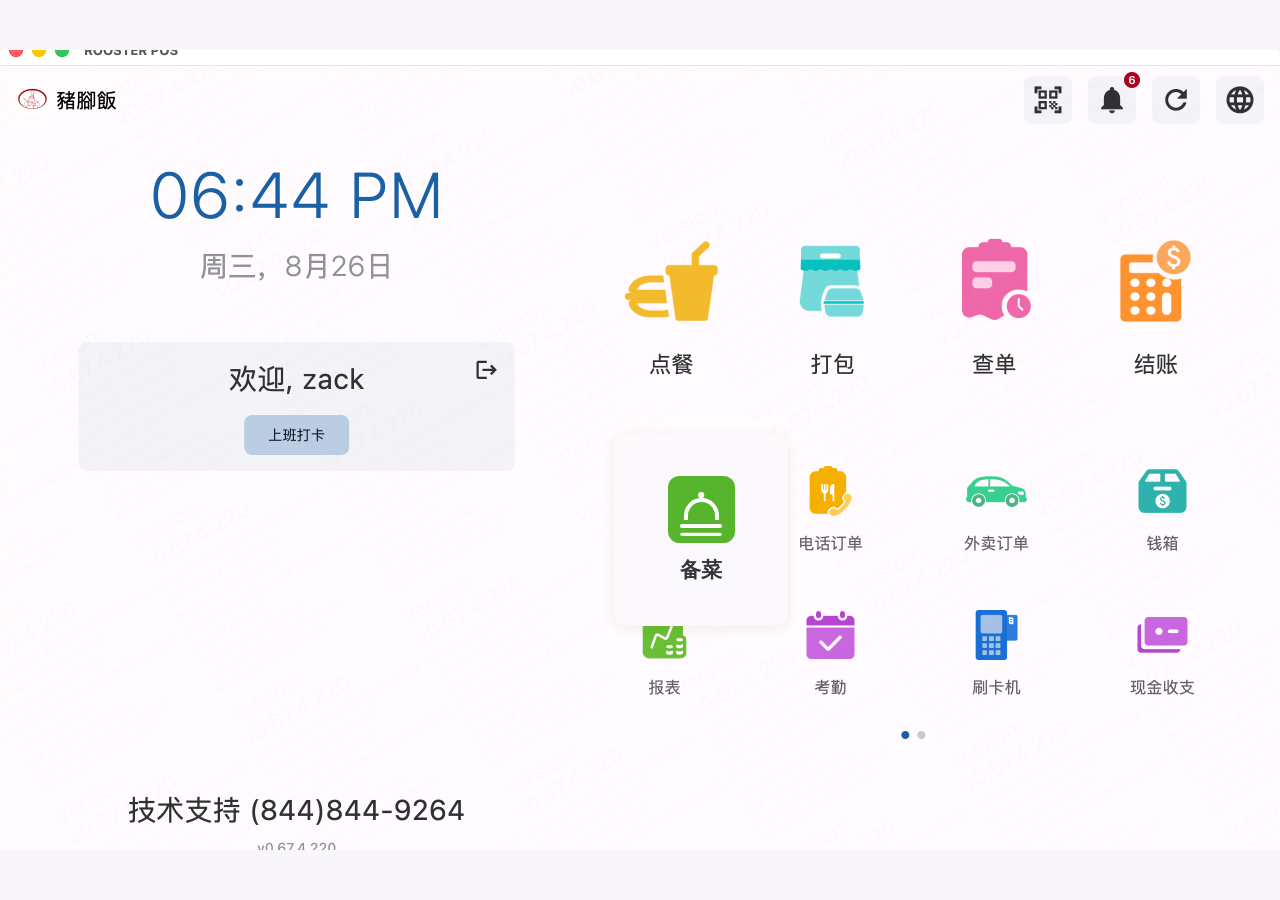
==== demo/index.html @ 683ccb31 "发布 Next Robot 备菜流程 Demo" ====
<!doctype html>
<html lang="zh-CN">
<head>
  <meta charset="UTF-8" />
  <meta name="viewport" content="width=device-width, initial-scale=1.0" />
  <title>Rooster POS · 备菜流程</title>
  <link rel="stylesheet" href="./styles.css?v=instant-stock-2" />
</head>
<body>
  <main class="demo-stage">
    <section id="home" class="screen active" aria-label="Rooster POS 首页">
      <div class="reference-canvas"><img src="./assets/rooster-home-reference.png" alt="Rooster POS 首页原始截图" /><button id="open-order" class="hotspot order-hotspot" aria-label="打开点餐页"></button><button id="open-prep" class="prep-launch" aria-label="打开备菜管理"><span class="prep-mark" aria-hidden="true"><i></i></span><b>备菜</b></button></div>
    </section>

    <section id="order" class="screen" aria-label="Rooster POS 点餐页"><div class="reference-canvas order-canvas"><img src="./assets/pos-order-reference.png" alt="Rooster POS 点餐页原始截图" /><button id="close-order" class="hotspot exit-hotspot" aria-label="退出点餐页"></button></div></section>

    <section id="prep" class="screen" aria-label="备菜管理">
      <div class="toast-canvas">
        <header class="toolbar prep-toolbar"><button id="back-home" class="back" aria-label="返回首页">←</button><div class="toolbar-title"><h1>备菜管理</h1></div><div class="toolbar-actions"><button id="refresh-consumption" class="refresh">刷新</button><button id="open-add-prep" class="save">添加备菜</button></div></header>
        <div class="prep-layout"><section class="prep-content"><div id="consumption-list" class="consumption-list"></div></section></div>
        <div id="add-prep-modal" class="modal" hidden><section class="modal-card" role="dialog" aria-modal="true" aria-label="添加备菜"><header><div><h2>添加备菜</h2></div><button id="close-add-prep" class="modal-close" aria-label="关闭添加备菜">×</button></header><div id="recipe-picker" class="recipe-picker"></div><footer id="picker-summary" class="picker-summary"></footer></section></div>
      </div>
    </section>

  </main>
  <script src="./app.js"></script>
</body>
</html>
---- demo/styles.css ----
:root{--ink:#303238;--muted:#8d949d;--line:#e4e3e7;--blue:#2369b3;--pale:#d8e5f3;--green:#56b52c;--bg:#f7f6f8}
*{box-sizing:border-box}
html,body{width:100%;height:100%;margin:0;overflow:hidden;background:#f8f6f8;color:var(--ink);font-family:-apple-system,BlinkMacSystemFont,"PingFang SC","Microsoft YaHei",sans-serif}
button{font:inherit;cursor:pointer}
.demo-stage,.screen{width:100%;height:100%}
.demo-stage{display:grid;place-items:center}
.screen{display:none;place-items:center}
.screen.active{display:grid}
.reference-canvas,.toast-canvas{position:relative;width:min(1280px,100vw,calc(100vh * 1.6));aspect-ratio:1280/800;overflow:hidden;background:#fbf9fb;container-type:inline-size}
.reference-canvas>img{display:block;width:100%;height:100%;object-fit:cover}
.hotspot{position:absolute;border:0;background:transparent}
.order-hotspot{left:47.5%;top:28%;width:13%;height:24%}
.exit-hotspot{left:0;top:3.8%;width:20%;height:8.5%}
.prep-launch{position:absolute;left:48%;top:48%;width:13.6%;height:24%;border:0;border-radius:1cqw;background:#fbf9fb;color:#35363a;display:flex;flex-direction:column;align-items:center;justify-content:center;gap:1.05cqw;box-shadow:0 .2cqw 1cqw #4a523014}
.prep-launch b{font-size:1.65cqw}
.prep-mark{display:grid;place-items:center;width:5.2cqw;aspect-ratio:1;border-radius:.9cqw;background:var(--green);position:relative}
.prep-mark i{display:block;position:relative;width:2.7cqw;height:1.7cqw;border:.36cqw solid #fff;border-bottom:0;border-radius:2cqw 2cqw 0 0}
.prep-mark i:before{content:"";position:absolute;left:50%;top:-.8cqw;width:.44cqw;height:.44cqw;border-radius:50%;background:#fff;transform:translateX(-50%)}
.prep-mark i:after{content:"";position:absolute;left:-.65cqw;top:1.65cqw;width:3.3cqw;height:.35cqw;border-radius:2cqw;background:#fff;box-shadow:0 .65cqw 0 -.03cqw #fff}
.window-bar{height:3.85cqw;display:flex;align-items:center;gap:.9cqw;padding:0 1.2cqw;border-bottom:1px solid #e7e4e6;background:#fff}
.window-bar strong{margin-left:.8cqw;color:#57575a;font-size:1.35cqw}
.mac{width:1.52cqw;aspect-ratio:1;border-radius:50%}
.red{background:#ff5f57}
.yellow{background:#febc2e}
.green{background:#28c840}
.toolbar{height:8.5cqw;display:flex;align-items:center;padding:0 1.55cqw;border-bottom:1px solid #e7e4e6;background:#fcfafc}
.back{border:0;background:transparent;color:#343437;font-size:1.58cqw;font-weight:600}
.toolbar>div{margin-left:4cqw}
.toolbar h1{margin:0;font-size:2.25cqw}
.toolbar p{margin:.3cqw 0 0;color:#96969c;font-size:1.1cqw}
.save{margin-left:auto;border:0;border-radius:.65cqw;padding:1cqw 2.1cqw;background:var(--blue);color:#fff;font-size:1.35cqw;font-weight:700}
.save:disabled{background:#aeb8c5;cursor:not-allowed}
.prep-layout{height:calc(100% - 6.4cqw);background:#f5f4f6}
.prep-content{display:flex;min-width:0;flex-direction:column;padding:2.1cqw 3cqw 2.3cqw;background:#fbfafc}
.prep-heading,.stock-heading{display:flex;align-items:center;justify-content:space-between;padding-bottom:1.4cqw;border-bottom:1px solid #e7e5e8}
.prep-heading h2,.stock-heading h2{margin:0;font-size:2cqw}
.prep-heading p,.stock-heading p{margin:.3cqw 0 0;color:#9097a0;font-size:1.1cqw}
.date-pill{padding:.6cqw 1cqw;border-radius:2cqw;background:#e9f0f8;color:#4d7094;font-size:1.05cqw;font-weight:700}
.prep-list{display:grid;gap:1cqw;padding:1.3cqw 0;flex:1}
.prep-card{position:relative;display:grid;grid-template-columns:auto auto 1fr auto;align-items:center;gap:1.25cqw;min-height:10cqw;padding:1.1cqw 1.5cqw;border:1px solid #e6e4e8;border-radius:.9cqw;background:#fff}
.prep-card.selected{border-color:#9cbddd;background:#fbfdff;box-shadow:0 .25cqw .8cqw #2867a612}
.recipe-check{display:grid;place-items:center;width:2cqw;aspect-ratio:1;border:1px solid #bfcbd7;border-radius:.45cqw;background:#fff;color:#fff;font-size:1.3cqw}
.selected .recipe-check{border-color:#2870b8;background:#2870b8}
.recipe-icon{display:grid;place-items:center;width:4.2cqw;aspect-ratio:1;border-radius:.75cqw;background:#e9f1fa;color:#4a78a6;font-size:2.15cqw}
.recipe-main{min-width:0}
.recipe-title{display:flex;align-items:center;gap:.9cqw}
.recipe-title h3{margin:0;font-size:1.5cqw}
.recipe-title span{padding:.3cqw .65cqw;border-radius:2cqw;background:#eef1f5;color:#6f7d8b;font-size:.95cqw}
.recipe-main p{margin:.4cqw 0;color:#7c8995;font-size:1.06cqw}
.recipe-main p b{color:#2765a4}
.recipe-meta{display:flex;gap:1.2cqw;color:#8995a0;font-size:1.01cqw}
.recipe-meta b{color:#416e9e}
.batch-control{padding-left:1.6cqw;border-left:1px solid #ecebef;text-align:right}
.batch-control>span{display:block;margin-bottom:.5cqw;color:#8b969f;font-size:.95cqw}
.batch-control div{display:flex;align-items:center;gap:.55cqw}
.batch-control button{display:grid;place-items:center;width:2cqw;aspect-ratio:1;border:1px solid #b7c9dd;border-radius:.4cqw;background:#fff;color:#2867a6;font-size:1.35cqw;font-weight:700}
.batch-control b{min-width:1.4cqw;color:#265f9d;font-size:1.4cqw;text-align:center}
.batch-control em{font-style:normal;color:#84909a;font-size:1cqw}
.prep-summary{display:flex;align-items:center;justify-content:space-between;padding:1.2cqw 1.4cqw;border-radius:.75cqw;background:#eaf3ff}
.prep-summary b{display:block;color:#285f9a;font-size:1.2cqw}
.prep-summary span{display:block;margin-top:.3cqw;color:#73879a;font-size:1.02cqw}
.prep-summary p{margin:0;color:#60778e;font-size:1.04cqw}
.consumption-list{display:grid;gap:1cqw;flex:1;padding:1.35cqw 0}
.consumption-card{min-height:10.3cqw;padding:1.25cqw 1.6cqw;border:1px solid #e7e5e8;border-radius:.85cqw;background:#fff}
.dish-title{display:flex;align-items:center;justify-content:space-between}
.dish-title h3{margin:0;font-size:1.52cqw}
.dish-title p{margin:.4cqw 0 0;color:#8b97a2;font-size:1.02cqw}
.consumption-metrics{display:grid;grid-template-columns:repeat(2,1fr);gap:1cqw;margin-top:1.15cqw}
.consumption-metrics div{padding-left:1cqw;border-left:2px solid #e8edf3}
.consumption-metrics span{display:block;color:#909aa4;font-size:1cqw}
.consumption-metrics b{display:block;margin-top:.35cqw;color:#3e5f81;font-size:1.4cqw}
.modal{position:absolute;inset:0;z-index:4;display:grid;place-items:center;background:#1d273333}
.modal[hidden]{display:none}
.modal-card{width:82%;padding:1.8cqw 2.1cqw 1.6cqw;border-radius:1cqw;background:#f8f8fa;box-shadow:0 2cqw 6cqw #17283b3d}
.modal-card>header{display:flex;align-items:flex-start;justify-content:space-between;padding-bottom:1.2cqw;border-bottom:1px solid #e3e4e7}
.modal-card h2{margin:0;font-size:2cqw}
.modal-card header p{margin:.35cqw 0 0;color:#8b959f;font-size:1.08cqw}
.modal-close{display:grid;place-items:center;width:2.6cqw;aspect-ratio:1;border:0;border-radius:.55cqw;background:#eef0f3;color:#657080;font-size:1.8cqw}
.recipe-picker{display:grid;gap:.85cqw;padding:1.1cqw 0}
.picker-row{display:grid;grid-template-columns:auto auto 1fr auto;align-items:center;gap:1.15cqw;min-height:8.3cqw;padding:1cqw 1.2cqw;border:1px solid #e3e5e8;border-radius:.75cqw;background:#fff}
.picker-row.selected{border-color:#9cbddd;background:#fbfdff;box-shadow:0 .2cqw .7cqw #2867a610}
.picker-summary{display:flex;align-items:center;justify-content:space-between;padding:1.05cqw 1.35cqw;border-radius:.7cqw;background:#eaf3ff}
.picker-summary b{display:block;color:#285f9a;font-size:1.15cqw}
.picker-summary span{display:block;margin-top:.3cqw;color:#718699;font-size:1cqw}
.picker-summary .save{margin-left:1cqw}
.prep-toolbar{position:relative;height:6.4cqw;justify-content:center;padding:0 1.55cqw}
.prep-toolbar .back{position:absolute;left:1.55cqw;padding:.3cqw;border:0;font-size:2.4cqw;line-height:1}
.prep-toolbar .toolbar-title{margin:0;text-align:center}
.prep-toolbar .toolbar-title h1{font-size:2.05cqw}
.prep-toolbar .toolbar-actions{position:absolute;right:1.55cqw;display:flex;gap:1cqw;margin:0}
.prep-toolbar .toolbar-actions .save{margin:0;padding:.85cqw 1.7cqw;border-radius:.65cqw;font-size:1.25cqw}
.refresh{border:1px solid #b9bdc6;border-radius:.65cqw;background:#fff;color:#2369b3;padding:.85cqw 1.7cqw;font-size:1.25cqw;font-weight:700}
.prep-layout{height:calc(100% - 10.25cqw)}
.prep-content{padding:1.55cqw 2cqw 1.7cqw}
.consumption-list{grid-template-columns:repeat(4,minmax(0,1fr));grid-auto-rows:11.1cqw;gap:1cqw;align-content:start;padding:0}
.consumption-card{display:flex;min-height:0;flex-direction:column;justify-content:space-between;padding:1.5cqw;border:0;border-radius:.9cqw;background:#d5e2f7}
.dish-title h3{font-size:1.58cqw;line-height:1.25}
.consumption-metrics{gap:.75cqw;margin-top:1.1cqw}
.consumption-metrics div{padding-left:.75cqw;border-left:2px solid #f0f5fc}
.consumption-metrics span{font-size:.92cqw;color:#6e7b8d}
.consumption-metrics b{margin-top:.32cqw;color:#3c526b;font-size:1.36cqw}
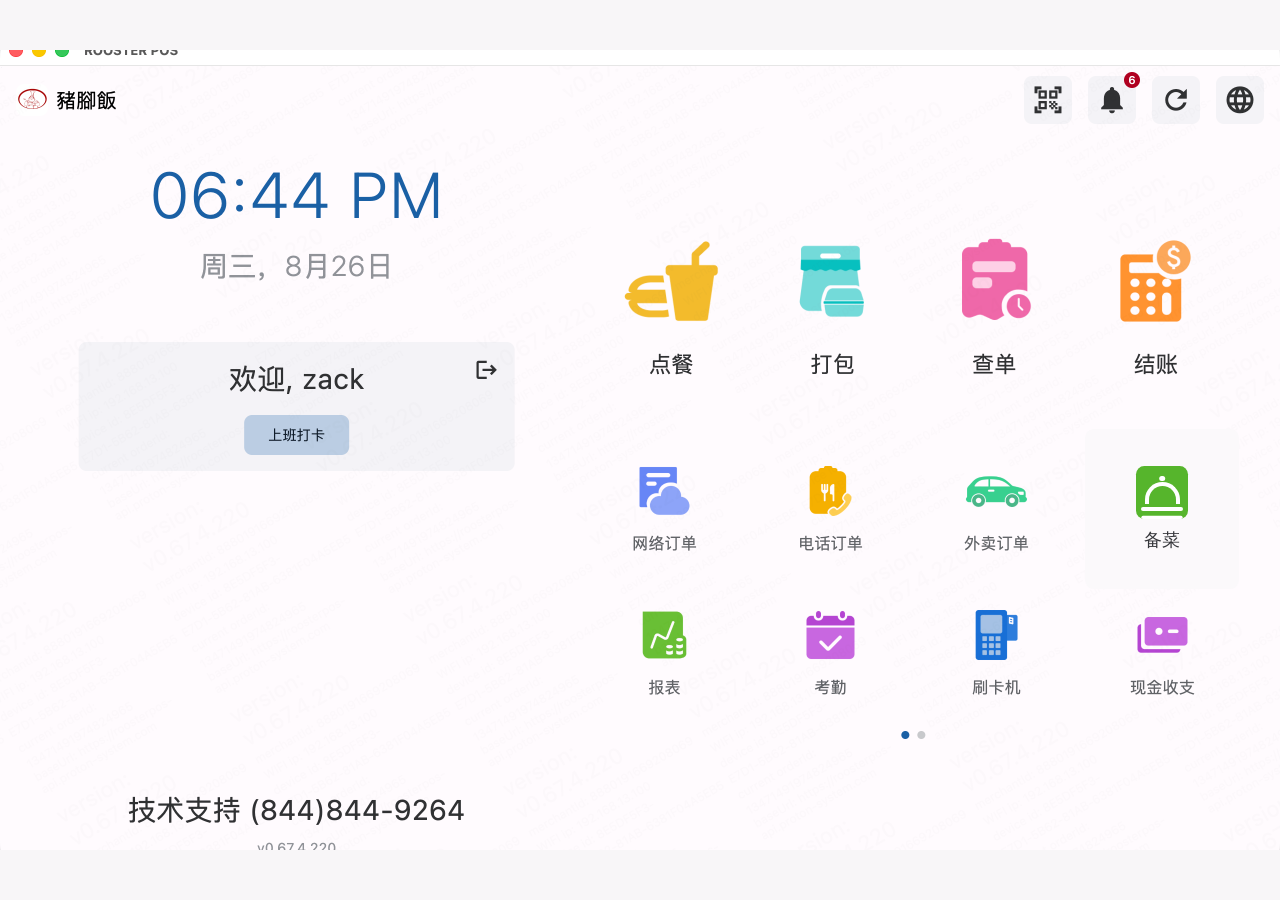
==== commit 587e07d4: "更新 Next Robot 内部备菜原型" ====
--- a/demo/index.html
+++ b/demo/index.html
@@ -4,7 +4,7 @@
   <meta charset="UTF-8" />
   <meta name="viewport" content="width=device-width, initial-scale=1.0" />
   <title>Rooster POS · 备菜流程</title>
-  <link rel="stylesheet" href="./styles.css?v=instant-stock-2" />
+  <link rel="stylesheet" href="./styles.css?v=direct-quantity-1" />
 </head>
 <body>
   <main class="demo-stage">
@@ -14,11 +14,16 @@
 
     <section id="order" class="screen" aria-label="Rooster POS 点餐页"><div class="reference-canvas order-canvas"><img src="./assets/pos-order-reference.png" alt="Rooster POS 点餐页原始截图" /><button id="close-order" class="hotspot exit-hotspot" aria-label="退出点餐页"></button></div></section>
 
-    <section id="prep" class="screen" aria-label="备菜管理">
-      <div class="toast-canvas">
-        <header class="toolbar prep-toolbar"><button id="back-home" class="back" aria-label="返回首页">←</button><div class="toolbar-title"><h1>备菜管理</h1></div><div class="toolbar-actions"><button id="refresh-consumption" class="refresh">刷新</button><button id="open-add-prep" class="save">添加备菜</button></div></header>
-        <div class="prep-layout"><section class="prep-content"><div id="consumption-list" class="consumption-list"></div></section></div>
-        <div id="add-prep-modal" class="modal" hidden><section class="modal-card" role="dialog" aria-modal="true" aria-label="添加备菜"><header><div><h2>添加备菜</h2></div><button id="close-add-prep" class="modal-close" aria-label="关闭添加备菜">×</button></header><div id="recipe-picker" class="recipe-picker"></div><footer id="picker-summary" class="picker-summary"></footer></section></div>
+    <section id="prep" class="screen" aria-label="内部备菜">
+      <div class="prep-order-canvas">
+        <section class="prep-cart" aria-label="备菜清单">
+          <header class="prep-cart-head"><button id="back-home" class="prep-back" aria-label="返回首页">‹</button><strong>备菜</strong><span>内部备菜</span></header>
+          <div id="prep-cart-list" class="prep-cart-list"></div>
+          <footer class="prep-cart-footer"><div class="prep-cart-total"><span>已选菜品</span><b id="selected-count">0 项</b></div><div class="prep-cart-actions"><button id="send-kitchen" class="cart-send">送厨</button></div></footer>
+        </section>
+        <aside id="prep-action-rail" class="prep-action-rail" aria-label="备菜操作"></aside>
+        <section class="prep-menu-pane" aria-label="内部备菜菜单"><header class="prep-menu-top"><button class="prep-menu-select">内部备菜⌄</button><div class="prep-quick-actions"><button aria-label="搜索">⌕</button><button aria-label="刷新">⟳</button><button aria-label="语言">◎</button><button aria-label="菜单">☰</button></div></header><div id="prep-category-grid" class="prep-category-grid"></div><div id="prep-menu-grid" class="prep-menu-grid"></div></section>
+        <div id="prep-toast" class="prep-toast" role="status" aria-live="polite"></div>
       </div>
     </section>
 
--- a/demo/styles.css
+++ b/demo/styles.css
@@ -11,9 +11,9 @@
 .hotspot{position:absolute;border:0;background:transparent}
 .order-hotspot{left:47.5%;top:28%;width:13%;height:24%}
 .exit-hotspot{left:0;top:3.8%;width:20%;height:8.5%}
-.prep-launch{position:absolute;left:48%;top:48%;width:13.6%;height:24%;border:0;border-radius:1cqw;background:#fbf9fb;color:#35363a;display:flex;flex-direction:column;align-items:center;justify-content:center;gap:1.05cqw;box-shadow:0 .2cqw 1cqw #4a523014}
-.prep-launch b{font-size:1.65cqw}
-.prep-mark{display:grid;place-items:center;width:5.2cqw;aspect-ratio:1;border-radius:.9cqw;background:var(--green);position:relative}
+.prep-launch{position:absolute;left:84.8%;top:47.4%;width:12%;height:20%;border:0;border-radius:.7cqw;background:#fbf9fb;color:#35363a;display:flex;flex-direction:column;align-items:center;justify-content:center;gap:.7cqw;box-shadow:none}
+.prep-launch b{font-size:1.4cqw;font-weight:400}
+.prep-mark{display:grid;place-items:center;width:4.1cqw;aspect-ratio:1;border-radius:.65cqw;background:var(--green);position:relative}
 .prep-mark i{display:block;position:relative;width:2.7cqw;height:1.7cqw;border:.36cqw solid #fff;border-bottom:0;border-radius:2cqw 2cqw 0 0}
 .prep-mark i:before{content:"";position:absolute;left:50%;top:-.8cqw;width:.44cqw;height:.44cqw;border-radius:50%;background:#fff;transform:translateX(-50%)}
 .prep-mark i:after{content:"";position:absolute;left:-.65cqw;top:1.65cqw;width:3.3cqw;height:.35cqw;border-radius:2cqw;background:#fff;box-shadow:0 .65cqw 0 -.03cqw #fff}
@@ -99,3 +99,17 @@
 .consumption-metrics div{padding-left:.75cqw;border-left:2px solid #f0f5fc}
 .consumption-metrics span{font-size:.92cqw;color:#6e7b8d}
 .consumption-metrics b{margin-top:.32cqw;color:#3c526b;font-size:1.36cqw}
+.prep-quantity{display:grid;grid-template-columns:auto 5.2cqw auto;align-items:center;gap:.45cqw;color:#5d6874;font-size:1.02cqw}.prep-quantity span{grid-column:1 / -1;justify-self:end}.prep-quantity input{width:5.2cqw;height:2.65cqw;padding:0 .5cqw;border:1px solid #bbc5d2;border-radius:.5cqw;background:#fff;color:#303842;font:inherit;font-size:1.15cqw;font-weight:700;text-align:center}.prep-quantity em{font-style:normal;color:#6e7884}
+
+/* Internal prep reuses the POS order-page frame from the supplied Figma node. */
+.prep-order-canvas{position:relative;display:grid;width:min(1280px,100vw,calc(100vh * 1.6));aspect-ratio:1280/800;grid-template-columns:29.7% 6.25% 64.05%;overflow:hidden;background:#f7f7f9;container-type:inline-size}
+.prep-cart{display:grid;grid-template-rows:6.25cqw minmax(0,1fr) auto;min-width:0;border-right:1px solid #d8d8de;background:#fff}
+.prep-cart-head{display:flex;align-items:center;gap:1cqw;padding:0 1.55cqw;border-bottom:1px solid #d7d7dd;background:#fff}.prep-cart-head strong{font-size:2.15cqw;letter-spacing:-.04em}.prep-cart-head span{padding:.42cqw .76cqw;border-radius:.38cqw;background:#ededf1;color:#5f6168;font-size:.9cqw;font-weight:700}.prep-back{border:0;background:transparent;color:#272a30;font-size:3.25cqw;font-weight:400;line-height:1}
+.prep-cart-list{display:flex;min-height:0;flex-direction:column;gap:.7cqw;padding:1.2cqw;overflow:hidden;background:#fcfcfd}.prep-cart-empty{display:grid;place-content:center;gap:.55cqw;height:100%;padding:2cqw;text-align:center;color:#747984}.prep-cart-empty b{font-size:1.15cqw}.prep-cart-empty span{font-size:.9cqw;color:#a0a4ac}
+.prep-cart-item{display:flex;align-items:center;gap:.65cqw;padding:.85cqw;border-bottom:1px solid #e7e7ec;background:#fff}.prep-cart-item.active{background:#dce9e2}.cart-quantity{display:grid;place-items:center;width:3.55cqw;height:3.25cqw;border-radius:.35cqw;background:#f0f1f4;color:#31343a;font-size:1.25cqw;font-weight:500}.cart-item-main{min-width:0;flex:1}.prep-cart-item strong,.prep-cart-item span{display:block}.prep-cart-item strong{font-size:1.22cqw}.prep-cart-item span{margin-top:.25cqw;color:#888e98;font-size:.82cqw}
+.prep-cart-footer{padding:1.1cqw;border-top:1px solid #d8d8de;background:#fff}.prep-cart-total{display:flex;justify-content:space-between;padding-bottom:.8cqw;color:#5d626b;font-size:1cqw}.prep-cart-total b{color:#24272d;font-size:1.1cqw}.prep-cart-actions{display:grid;grid-template-columns:1fr}.prep-cart-actions button{height:3.65cqw;border-radius:.52cqw;font-size:1.15cqw;font-weight:700}.cart-send{border:0;background:#175b32;color:#fff}.cart-send:disabled{background:#dfe2e6;color:#aeb2ba}
+.prep-action-rail{display:flex;flex-direction:column;align-items:center;gap:.55cqw;padding-top:.8cqw;border-right:1px solid #d8d8de;background:#f2f2f5}.rail-action{display:grid;place-items:center;width:4.75cqw;height:5.1cqw;gap:.15cqw;border:0;border-radius:.42cqw;background:#fff;color:#34373d}.rail-action b{font-size:1.55cqw;line-height:1}.rail-action span{font-size:.75cqw}.rail-add{background:#dce9e2;color:#14562f}.rail-reduce,.rail-delete{background:#efd1d3;color:#71181d}
+.prep-menu-pane{display:grid;grid-template-rows:6.25cqw auto minmax(0,1fr);min-width:0;background:#f8f8fa}.prep-menu-top{display:flex;align-items:center;justify-content:space-between;padding:0 1.05cqw;border-bottom:1px solid #d8d8de;background:#fff}.prep-menu-select{height:3.75cqw;padding:0 1.15cqw;border:0;border-radius:.52cqw;background:#ececf0;color:#35373d;font-size:1.22cqw;font-weight:700}.prep-quick-actions{display:flex;gap:.5cqw}.prep-quick-actions button{display:grid;place-items:center;width:3.75cqw;height:3.75cqw;border:0;border-radius:.5cqw;background:#f4f4f6;color:#282b30;font-size:1.65cqw}
+.prep-category-grid{display:grid;grid-template-columns:repeat(4,1fr);gap:.85cqw;padding:1cqw 1.15cqw .85cqw;background:#f8f8fa}.prep-category{height:4.45cqw;border:0;border-radius:.55cqw;background:#fff;color:#4c5059;font-size:1.18cqw;font-weight:700}.prep-category.active{background:#b9d6ff;color:#1e5d9f}
+.prep-menu-grid{display:grid;grid-template-columns:repeat(4,minmax(0,1fr));grid-auto-rows:7.8cqw;align-content:start;gap:.85cqw;padding:.85cqw 1.15cqw 1.15cqw;overflow:hidden;background:#f8f8fa}.prep-dish{position:relative;display:flex;min-width:0;flex-direction:column;align-items:flex-start;justify-content:flex-end;padding:1.05cqw;border:0;border-radius:.58cqw;background:#fff;color:#2d3138;text-align:left}.prep-dish strong{font-size:1.28cqw;line-height:1.25}.prep-dish span{margin-top:.45cqw;color:#747b87;font-size:.92cqw}.prep-dish em{position:absolute;top:.7cqw;right:.7cqw;padding:.28cqw .48cqw;border-radius:.35cqw;background:#2369b3;color:#fff;font-size:.75cqw;font-style:normal;font-weight:700}.prep-dish.selected{background:#d9e8fd;box-shadow:inset 0 0 0 1px #99bbe6}
+.prep-toast{position:absolute;z-index:5;top:6.9cqw;left:50%;padding:.8cqw 1.35cqw;border-radius:.5cqw;background:#273849;color:#fff;font-size:1.05cqw;font-weight:700;opacity:0;pointer-events:none;transform:translate(-50%,-.7cqw);transition:opacity .18s ease,transform .18s ease}.prep-toast.show{opacity:1;transform:translate(-50%,0)}
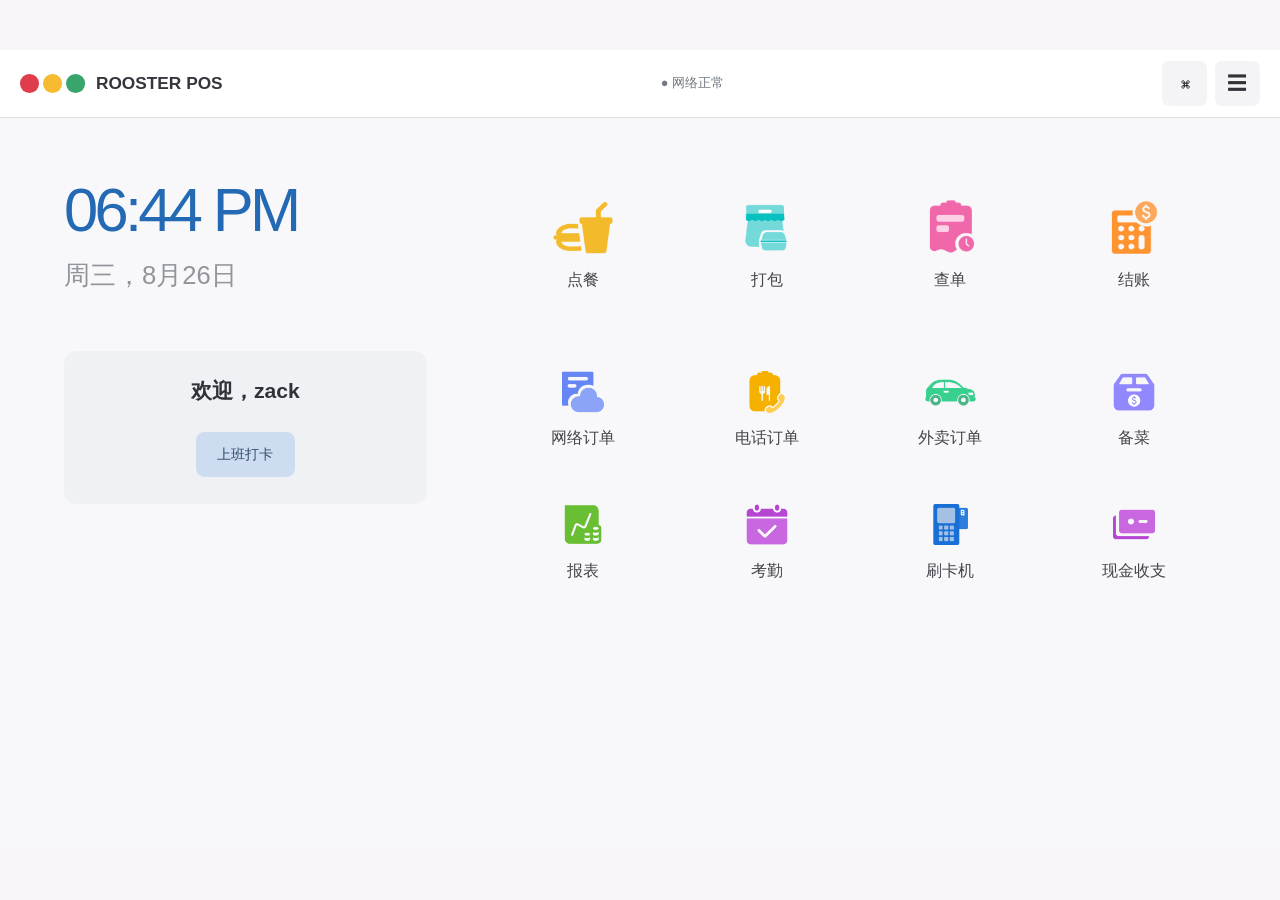
==== commit e8a143f3: "更新 POS 备菜原型管理页与交互" ====
--- a/demo/index.html
+++ b/demo/index.html
@@ -9,17 +9,20 @@
 <body>
   <main class="demo-stage">
     <section id="home" class="screen active" aria-label="Rooster POS 首页">
-      <div class="reference-canvas"><img src="./assets/rooster-home-reference.png" alt="Rooster POS 首页原始截图" /><button id="open-order" class="hotspot order-hotspot" aria-label="打开点餐页"></button><button id="open-prep" class="prep-launch" aria-label="打开备菜管理"><span class="prep-mark" aria-hidden="true"><i></i></span><b>备菜</b></button></div>
+      <div class="app-canvas home-canvas">
+        <header class="app-home-header"><div class="app-brand"><span class="brand-dot"></span><b>ROOSTER POS</b></div><div class="home-status">● 网络正常</div><div class="home-head-actions"><button aria-label="扫码">⌘</button><button aria-label="设置">☰</button></div></header>
+        <div class="home-body"><section class="home-welcome"><time>06:44 PM</time><p>周三，8月26日</p><div class="staff-card"><b>欢迎，zack</b><button>上班打卡</button></div></section><section class="order-type-panel"><div class="primary-type-grid"><button id="open-order" class="home-type"><img src="./assets/app-icons/dine-in.png" alt="" /><span>点餐</span></button><button class="home-type"><img src="./assets/app-icons/to-go.png" alt="" /><span>打包</span></button><button class="home-type"><img src="./assets/app-icons/recall.png" alt="" /><span>查单</span></button><button class="home-type"><img src="./assets/app-icons/daily-closing.png" alt="" /><span>结账</span></button></div><div class="secondary-type-grid"><button class="home-type"><img src="./assets/app-icons/online-order.png" alt="" /><span>网络订单</span></button><button class="home-type"><img src="./assets/app-icons/call-in.png" alt="" /><span>电话订单</span></button><button class="home-type"><img src="./assets/app-icons/delivery.png" alt="" /><span>外卖订单</span></button><button id="open-prep" class="home-type prep-home-type"><img src="./assets/app-icons/drawer.png" alt="" /><span>备菜</span></button><button class="home-type"><img src="./assets/app-icons/report-center.png" alt="" /><span>报表</span></button><button class="home-type"><img src="./assets/app-icons/attendance.png" alt="" /><span>考勤</span></button><button class="home-type"><img src="./assets/app-icons/card-readers.png" alt="" /><span>刷卡机</span></button><button class="home-type"><img src="./assets/app-icons/payment-batch.png" alt="" /><span>现金收支</span></button></div></section></div>
+      </div>
     </section>
 
-    <section id="order" class="screen" aria-label="Rooster POS 点餐页"><div class="reference-canvas order-canvas"><img src="./assets/pos-order-reference.png" alt="Rooster POS 点餐页原始截图" /><button id="close-order" class="hotspot exit-hotspot" aria-label="退出点餐页"></button></div></section>
+    <section id="order" class="screen" aria-label="Rooster POS 点餐页"><div class="app-canvas order-code-canvas"><section class="order-code-aside"><header><button id="close-order" aria-label="返回首页">‹</button><b>#0</b><span>新单</span><button class="aside-more">⋮</button></header><div class="order-code-empty">请选择右侧商品</div><footer><p><span>小计</span><b>$0.00</b></p><p><span>税</span><b>$0.00</b></p><button class="order-pay">付款 · $0.00</button></footer></section><section class="order-code-main"><header class="order-code-top"><button class="menu-name">POS菜单⌄</button><div class="order-code-tools"><button>⌕</button><button>⟳</button><button>◎</button><button>☰</button></div></header><div class="order-code-content"><aside class="order-category-list"><button class="active">主食</button><button>热菜</button><button>素菜</button><button>饮品</button></aside><main><div class="order-qty-row"><span>QTY</span><button class="active">1</button><button>2</button><button>3</button><button>4</button><button>5</button><button>6</button><button>7</button><button>8</button><button>9</button><button>10</button></div><div class="order-product-grid"><button><b>猪脚饭</b><span>$12.95</span></button><button><b>宫保鸡丁饭</b><span>$11.95</span></button><button><b>番茄炒蛋饭</b><span>$10.95</span></button><button><b>香菇鸡饭</b><span>$10.95</span></button><button><b>鱼香肉丝饭</b><span>$12.95</span></button><button><b>麻婆豆腐饭</b><span>$11.95</span></button></div></main></div></section></div></section>
 
     <section id="prep" class="screen" aria-label="内部备菜">
       <div class="prep-order-canvas">
         <section class="prep-cart" aria-label="备菜清单">
           <header class="prep-cart-head"><button id="back-home" class="prep-back" aria-label="返回首页">‹</button><strong>备菜</strong><span>内部备菜</span></header>
           <div id="prep-cart-list" class="prep-cart-list"></div>
-          <footer class="prep-cart-footer"><div class="prep-cart-total"><span>已选菜品</span><b id="selected-count">0 项</b></div><div class="prep-cart-actions"><button id="send-kitchen" class="cart-send">送厨</button></div></footer>
+          <footer class="prep-cart-footer"><div class="prep-cart-actions"><button id="send-kitchen" class="cart-send">送厨</button></div></footer>
         </section>
         <aside id="prep-action-rail" class="prep-action-rail" aria-label="备菜操作"></aside>
         <section class="prep-menu-pane" aria-label="内部备菜菜单"><header class="prep-menu-top"><button class="prep-menu-select">内部备菜⌄</button><div class="prep-quick-actions"><button aria-label="搜索">⌕</button><button aria-label="刷新">⟳</button><button aria-label="语言">◎</button><button aria-label="菜单">☰</button></div></header><div id="prep-category-grid" class="prep-category-grid"></div><div id="prep-menu-grid" class="prep-menu-grid"></div></section>
--- a/demo/styles.css
+++ b/demo/styles.css
@@ -113,3 +113,7 @@
 .prep-category-grid{display:grid;grid-template-columns:repeat(4,1fr);gap:.85cqw;padding:1cqw 1.15cqw .85cqw;background:#f8f8fa}.prep-category{height:4.45cqw;border:0;border-radius:.55cqw;background:#fff;color:#4c5059;font-size:1.18cqw;font-weight:700}.prep-category.active{background:#b9d6ff;color:#1e5d9f}
 .prep-menu-grid{display:grid;grid-template-columns:repeat(4,minmax(0,1fr));grid-auto-rows:7.8cqw;align-content:start;gap:.85cqw;padding:.85cqw 1.15cqw 1.15cqw;overflow:hidden;background:#f8f8fa}.prep-dish{position:relative;display:flex;min-width:0;flex-direction:column;align-items:flex-start;justify-content:flex-end;padding:1.05cqw;border:0;border-radius:.58cqw;background:#fff;color:#2d3138;text-align:left}.prep-dish strong{font-size:1.28cqw;line-height:1.25}.prep-dish span{margin-top:.45cqw;color:#747b87;font-size:.92cqw}.prep-dish em{position:absolute;top:.7cqw;right:.7cqw;padding:.28cqw .48cqw;border-radius:.35cqw;background:#2369b3;color:#fff;font-size:.75cqw;font-style:normal;font-weight:700}.prep-dish.selected{background:#d9e8fd;box-shadow:inset 0 0 0 1px #99bbe6}
 .prep-toast{position:absolute;z-index:5;top:6.9cqw;left:50%;padding:.8cqw 1.35cqw;border-radius:.5cqw;background:#273849;color:#fff;font-size:1.05cqw;font-weight:700;opacity:0;pointer-events:none;transform:translate(-50%,-.7cqw);transition:opacity .18s ease,transform .18s ease}.prep-toast.show{opacity:1;transform:translate(-50%,0)}
+
+/* Code-built Rooster POS screens. Layout dimensions follow FastFoodScreen, OrderLayout and MenuToolButton. */
+.app-canvas{width:min(1280px,100vw,calc(100vh * 1.6));aspect-ratio:1280/800;overflow:hidden;background:#f8f8fa;container-type:inline-size}.app-home-header{display:flex;align-items:center;height:5.3cqw;padding:0 1.6cqw;border-bottom:1px solid #e2e2e7;background:#fff}.app-brand{display:flex;align-items:center;gap:.65cqw;color:#34363c;font-size:1.35cqw}.brand-dot{width:1.45cqw;height:1.45cqw;border-radius:50%;background:#df3d4c;box-shadow:1.8cqw 0 #f7bb32,3.6cqw 0 #38a56c}.app-brand b{margin-left:3.8cqw}.home-status{margin:auto;color:#727982;font-size:1cqw}.home-head-actions{display:flex;gap:.6cqw}.home-head-actions button{display:grid;place-items:center;width:3.5cqw;height:3.5cqw;border:0;border-radius:.55cqw;background:#f4f4f6;color:#303238;font-size:1.55cqw}.home-body{display:grid;grid-template-columns:31.5% 1fr;height:calc(100% - 5.3cqw);padding:4.4cqw 5cqw 3cqw;gap:5.8cqw}.home-welcome time{display:block;color:#2369b3;font-size:4.8cqw;font-weight:400;letter-spacing:-.06em}.home-welcome>p{margin:1cqw 0 4.5cqw;color:#92949c;font-size:2cqw}.staff-card{display:grid;gap:1.7cqw;min-height:12cqw;padding:2.1cqw 2.5cqw;border-radius:1cqw;background:#f0f1f5;text-align:center}.staff-card b{font-size:1.65cqw}.staff-card button{justify-self:center;padding:.85cqw 1.7cqw;border:0;border-radius:.65cqw;background:#cddcf0;color:#314d6b;font-size:1.1cqw}.order-type-panel{padding-top:1.5cqw}.primary-type-grid,.secondary-type-grid{display:grid;grid-template-columns:repeat(4,1fr);gap:1.6cqw}.secondary-type-grid{margin-top:5.6cqw;row-gap:3.6cqw}.home-type{display:flex;align-items:center;flex-direction:column;gap:.75cqw;min-width:0;border:0;background:transparent;color:#43454b;font-size:1.25cqw;font-weight:400}.home-type img{width:5.2cqw;height:5.2cqw;object-fit:contain}.secondary-type-grid .home-type img{width:4.2cqw;height:4.2cqw}.prep-home-type img{filter:hue-rotate(75deg) saturate(1.5)}
+.order-code-canvas{display:grid;grid-template-columns:23.45% 1fr;width:min(1280px,100vw,calc(100vh * 1.6));aspect-ratio:1280/800;overflow:hidden;background:#f8f8fa;container-type:inline-size}.order-code-aside{display:grid;grid-template-rows:6.25cqw 1fr auto;border-right:1px solid #dcdde3;background:#fff}.order-code-aside header{display:flex;align-items:center;gap:1cqw;padding:0 1.3cqw;border-bottom:1px solid #dcdde3}.order-code-aside header>button{border:0;background:transparent;color:#282a2f;font-size:3cqw;line-height:1}.order-code-aside header b{font-size:2.25cqw}.order-code-aside header span{padding:.45cqw .8cqw;border-radius:.35cqw;background:#f0f1f4;font-size:.95cqw}.aside-more{margin-left:auto}.order-code-empty{display:grid;place-items:center;color:#abb0b9;font-size:1cqw}.order-code-aside footer{padding:1cqw;border-top:1px solid #dddde3}.order-code-aside footer p{display:flex;justify-content:space-between;margin:.28cqw 0;color:#6f747e;font-size:1.05cqw}.order-code-aside footer b{color:#303238}.order-pay{width:100%;height:4cqw;margin-top:.75cqw;border:0;border-radius:.55cqw;background:#145b34;color:#fff;font-size:1.35cqw;font-weight:700}.order-code-main{display:grid;grid-template-rows:6.25cqw 1fr;min-width:0}.order-code-top{display:flex;align-items:center;justify-content:space-between;padding:0 1cqw;border-bottom:1px solid #dcdde3;background:#fff}.menu-name{height:3.75cqw;padding:0 1.2cqw;border:0;border-radius:.55cqw;background:#eeedf1;color:#35373c;font-size:1.25cqw;font-weight:700}.order-code-tools{display:flex;gap:.55cqw}.order-code-tools button{display:grid;place-items:center;width:3.75cqw;height:3.75cqw;border:0;border-radius:.55cqw;background:#f4f4f6;color:#282a2f;font-size:1.6cqw}.order-code-content{display:grid;grid-template-columns:13cqw 1fr;min-height:0}.order-category-list{display:flex;flex-direction:column;gap:.8cqw;padding:1cqw;border-right:1px solid #dcdde3;background:#f8f8fa}.order-category-list button{height:4.7cqw;border:0;border-radius:.55cqw;background:#fff;color:#4c515a;font-size:1.15cqw;font-weight:700}.order-category-list button.active{background:#145b34;color:#fff}.order-code-content main{min-width:0;padding:1cqw 1.35cqw;background:#f8f8fa}.order-qty-row{display:grid;grid-template-columns:3.5cqw repeat(10,1fr);gap:.6cqw}.order-qty-row span{display:grid;place-items:center;color:#41454c;font-size:1.05cqw}.order-qty-row button{height:3.55cqw;border:0;border-radius:.55cqw;background:#fff;color:#42464d;font-size:1.05cqw}.order-qty-row button.active{background:#dbe9ff;color:#1c609f}.order-product-grid{display:grid;grid-template-columns:repeat(4,1fr);grid-auto-rows:10.4cqw;gap:.75cqw;margin-top:1cqw}.order-product-grid button{display:flex;flex-direction:column;align-items:flex-start;justify-content:flex-end;padding:1.05cqw;border:0;border-radius:.6cqw;background:#d9e7fc;color:#2c3139;text-align:left}.order-product-grid b{font-size:1.25cqw;font-weight:500}.order-product-grid span{margin-top:.45cqw;color:#4c5869;font-size:.98cqw}
